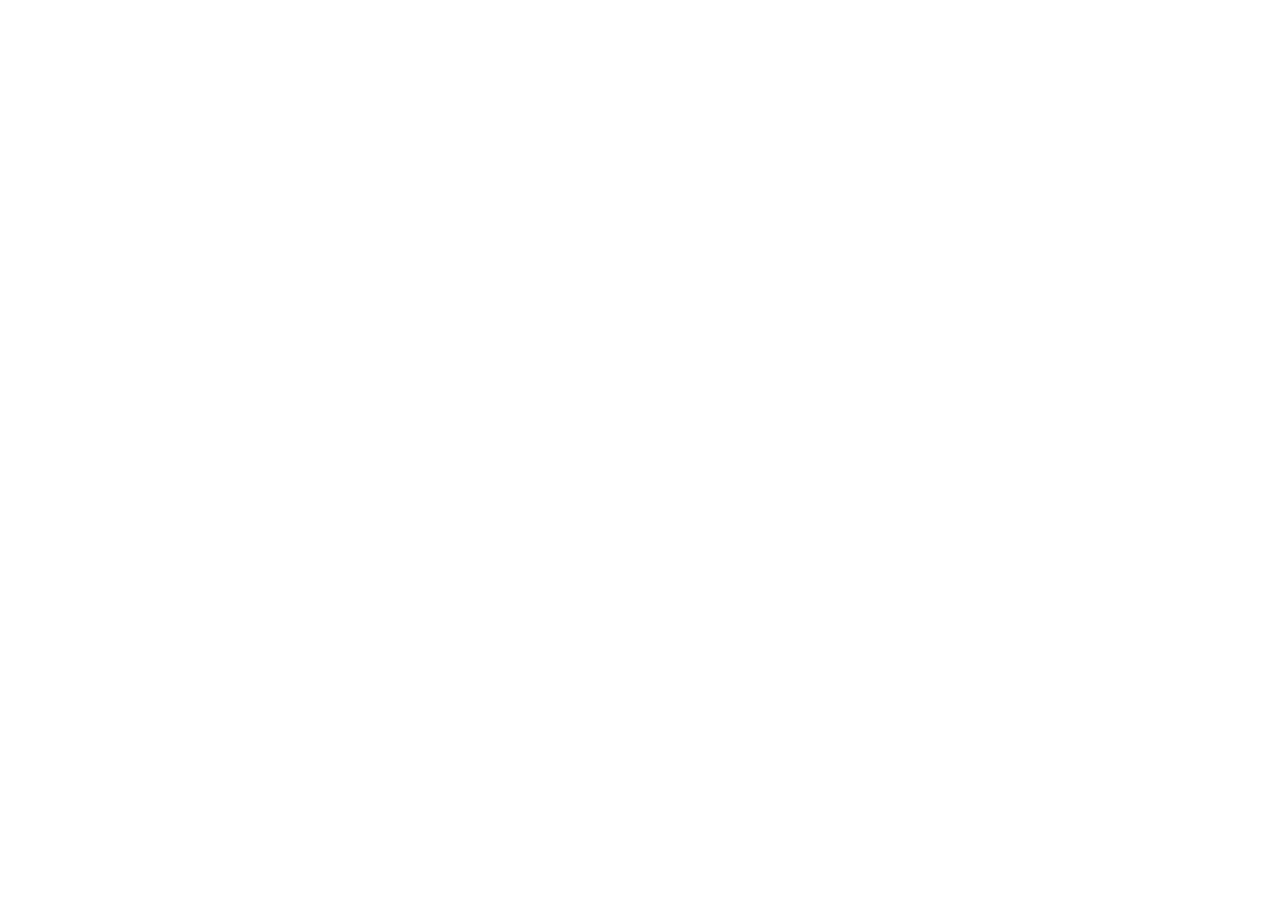
==== index.html @ b057e196 "INITIAL COMMIT" ====
<!DOCTYPE html>
<html lang="en">
<head>
    <meta charset="UTF-8">
    <meta name="viewport" content="width=device-width, initial-scale=1.0">
    <title>Document</title>
    <link rel="stylesheet" href="style.css">
</head>
<body>
    
</body>
<script src="script.js"></script>
</html>
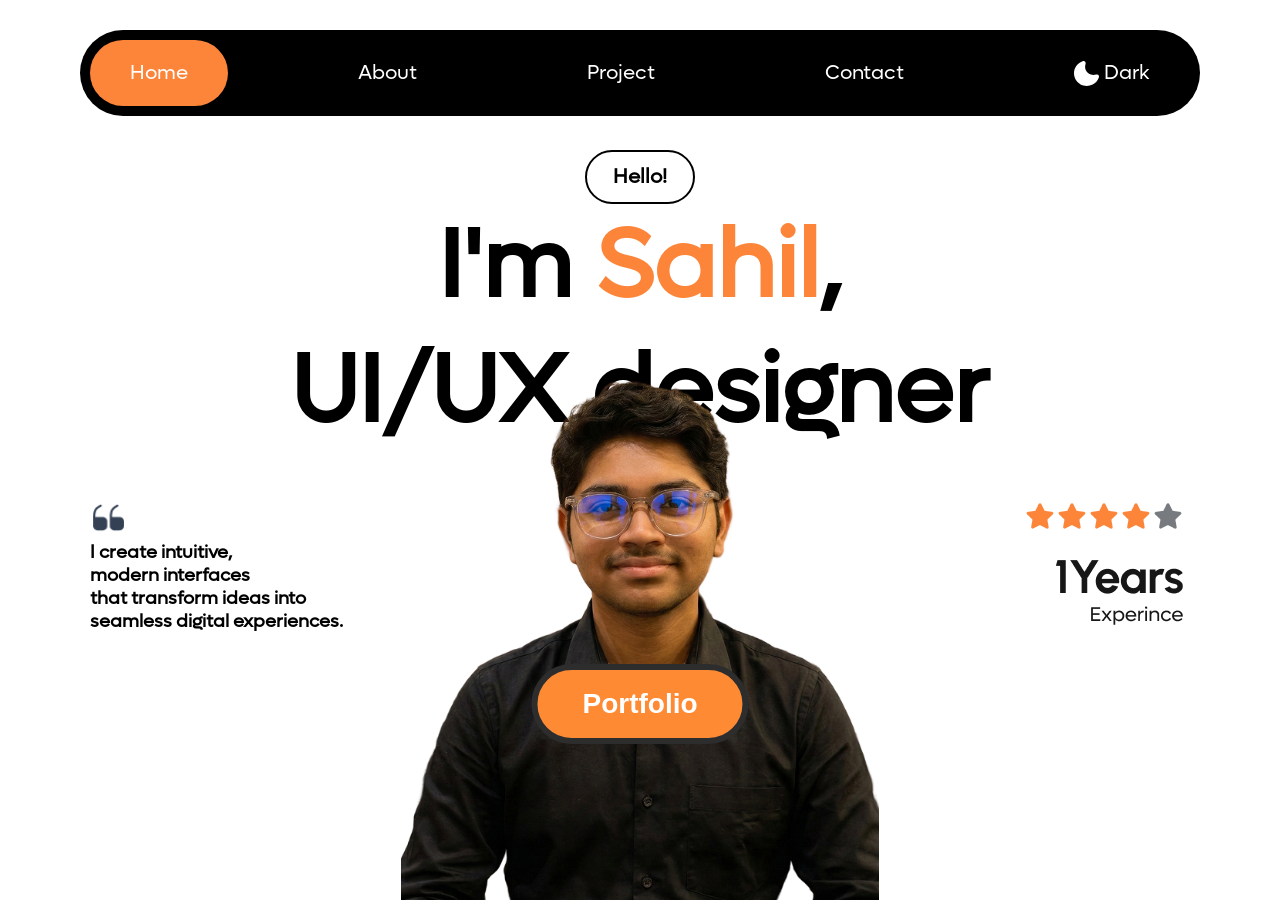
==== commit c5b640cb: "html" ====
--- a/index.html
+++ b/index.html
@@ -1,13 +1,53 @@
 <!DOCTYPE html>
 <html lang="en">
+
 <head>
     <meta charset="UTF-8">
     <meta name="viewport" content="width=device-width, initial-scale=1.0">
     <title>Document</title>
-    <link rel="stylesheet" href="style.css">
+    <link rel="stylesheet" href="./style/style.css">
 </head>
+
 <body>
-    
+    <!-- -------------------------------------------
+                         navbar
+    ----------------------------------------- -->
+    <nav>
+        <li class="nav-s">Home</li>
+        <li>About</li>
+        <li>Project</li>
+        <li>Contact</li>
+        <li><img src="./assets/Dark.svg" alt="Dark">Dark</li>
+    </nav>
+
+    <!-- --------------main font---------------- -->
+    <div class=sahil>
+        <div style="font-size: 20px; border:2px solid black ; border-radius: 75px ; padding:12px 26px;">Hello!</div>
+
+        <p>I'm
+            <span> Sahil</span>,
+        </p>
+        <p>UI/UX designer</p>
+    </div>
+    <!-- ------------------------image------------- -->
+    <div class=lines>
+        <p> <img src="./assets/quote-up.png" alt="upper quote"></p>
+        <p>I create intuitive, </p>
+        <p>modern interfaces </p>
+        <p> that transform ideas into </p>
+        <p>seamless digital experiences.</p>
+
+
+    </div>
+    <div class=parth>
+    </div>
+    <div class="stars">
+        <p> <img src="./assets/Frame 3.png" alt="upper quote"></p>
+    </div>
+    <div class="btn">
+        <button>Portfolio</button>
+    </div>
+
 </body>
-<script src="script.js"></script>
+
 </html>
--- a/style/style.css
+++ b/style/style.css
@@ -0,0 +1,137 @@
+@font-face {
+    font-family: "lufga";
+    src: url("../assets/Lufga-Regular.otf") format("opentype");
+}
+
+* {
+    margin: 0;
+    padding: 0;
+}
+
+body {
+    font-family: lufga;
+}
+
+nav {
+    margin: 30px 80px;
+    color: white;
+    background: #000;
+    display: flex;
+    justify-content: space-between;
+    border-radius: 500px;
+    width: calc(100% - 160px);
+    position: fixed;
+    font-size: 20px;
+}
+
+.nav-s {
+    background: #FD853A;
+}
+
+li {
+    border-radius: 500px;
+    list-style: none;
+    padding: 20px 40px;
+    margin: 10px;
+    display: flex;
+    align-items: center;
+    font-size: 20px;
+}
+
+img {
+    height: 25px;
+    width: 25px;
+    padding-right: 5px;
+    /* background: #000; */
+}
+
+.sahil {
+    width: 800px;
+    /* or any width */
+    /* background: red; */
+    position: absolute;
+    top: 150px;
+    left: 50%;
+    transform: translateX(-50%);
+    display: flex;
+    flex-direction: column;
+    align-items: center;
+    font-size: 96px;
+    font-weight: 900;
+}
+
+.sahil span {
+    color: #FD853A;
+}
+
+.parth {
+    position: absolute;
+    bottom: 0px;
+
+    height: 60%;
+    width: 100%;
+    /* background: aqua; */
+    background: url("../assets/Image.png") no-repeat center bottom;
+    background-size: contain;
+    background-repeat: no-repeat;
+
+
+    transform: translateX(-50%);
+    left: 50%;
+
+
+}
+
+.parth img {
+    height: 60%;
+    width: 100%;
+}
+
+.lines {
+    position: absolute;
+    top: 500px;
+    left: 7%;
+    font-size: large;
+    font-weight: 600;
+}
+
+.lines img {
+    width: 37px;
+    height: 35px;
+}
+
+.stars img {
+    width: 160px;
+    height: 125px;
+    position: absolute;
+    top: 500px;
+    left: 80%;
+    font-size: large;
+    font-weight: 600;
+
+
+
+}
+
+.btn {
+    /* width: 160px; */
+    /* height: 125px; */
+    position: absolute;
+    top: 664px;
+    left: 50%;
+
+    bottom: 0;
+    font-size: large;
+    font-weight: 600;
+    transform: translateX(-50%);
+}
+
+.btn button {
+    background: #ff8a34;
+    color: #fff;
+    font-size: 28px;
+    font-weight: 600;
+    padding: 18px 45px;
+    border: 6px solid #2d2d2d;
+    border-radius: 50px;
+}
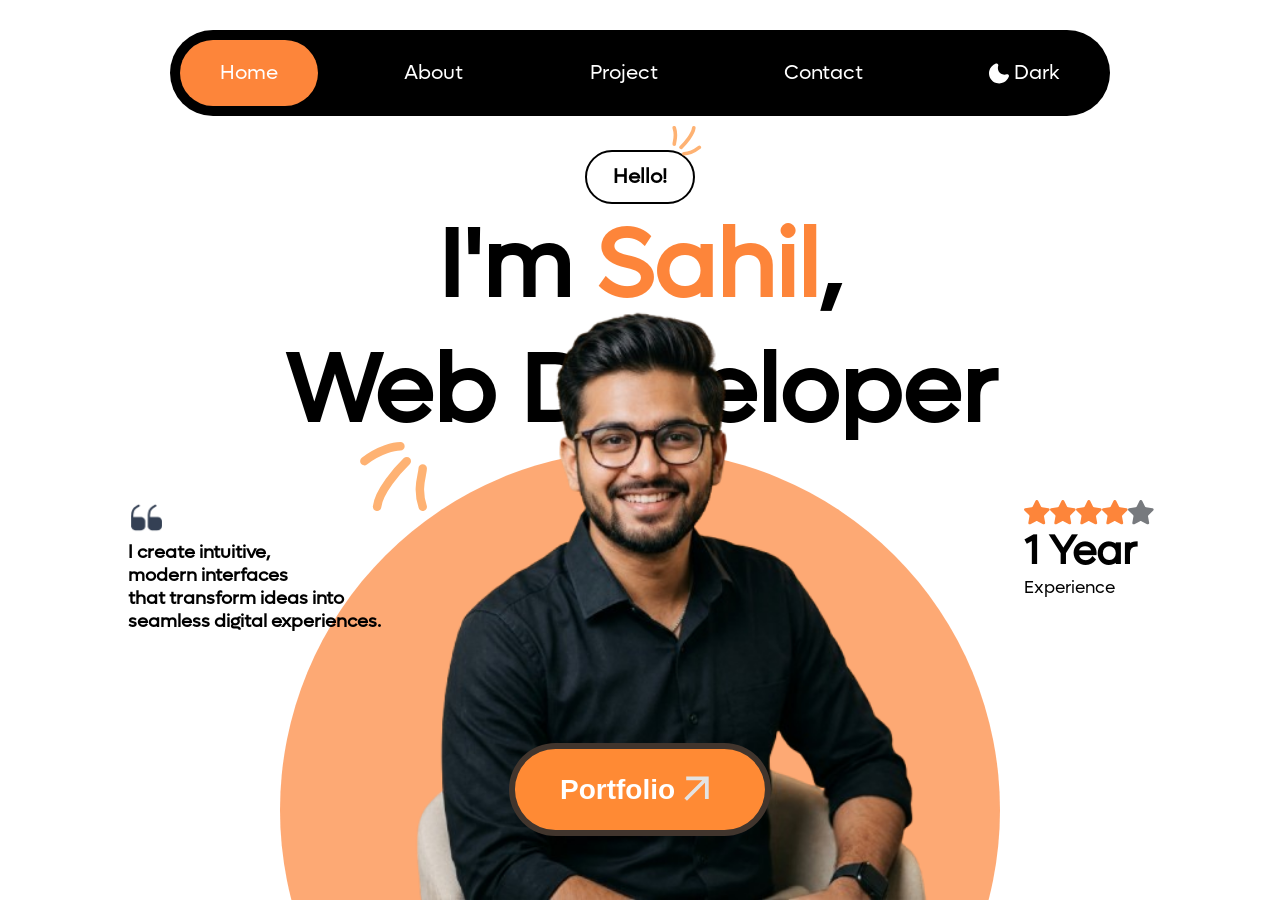
==== commit 6721748e: "hero section done only static" ====
--- a/index.html
+++ b/index.html
@@ -1,53 +1,61 @@
-<!DOCTYPE html>
+<!doctype html>
 <html lang="en">
+    <head>
+        <meta charset="UTF-8" />
+        <meta name="viewport" content="width=device-width, initial-scale=1.0" />
+        <title>Document</title>
+        <link rel="stylesheet" href="./style/style.css" />
+    </head>
 
-<head>
-    <meta charset="UTF-8">
-    <meta name="viewport" content="width=device-width, initial-scale=1.0">
-    <title>Document</title>
-    <link rel="stylesheet" href="./style/style.css">
-</head>
+    <body>
+        <!-- ----------navbar---------- -->
+        <nav>
+            <li class="nav-s">Home</li>
+            <li>About</li>
+            <li>Project</li>
+            <li>Contact</li>
+            <li><img src="./assets/icons/Dark.svg" alt="Dark" />Dark</li>
+        </nav>
+        <section class="hero">
+            <!-- ----------main font---------- -->
+            <div class="name">
+                <div style="font-size: 20px; border: 2px solid black; border-radius: 75px; padding: 12px 26px">Hello!</div>
+                <p>I'm <span> Sahil</span>,</p>
+                <p>Web Developer</p>
+            </div>
+            <!-- ----------intro---------- -->
+            <div class="intro">
+                <p><img src="./assets/icons/quote-up.png" alt="upper quote" /></p>
+                <p>I create intuitive,</p>
+                <p>modern interfaces</p>
+                <p>that transform ideas into</p>
+                <p>seamless digital experiences.</p>
+            </div>
+            <!-- ----------image---------- -->
+            <div class="image"></div>
+            <div class="circle"></div>
+            <div class="decor1"><img src="./assets/images/decor1.svg" alt="" /></div>
+            <div class="decor2"><img src="./assets/images/decor1.svg" alt="" /></div>
+            <!-- ----------stars---------- -->
+            <div class="rate">
+                <div class="stars">
+                    <img src="./assets/images/o-star.svg" alt="star" />
+                    <img src="./assets/images/o-star.svg" alt="star" />
+                    <img src="./assets/images/o-star.svg" alt="star" />
+                    <img src="./assets/images/o-star.svg" alt="star" />
+                    <img src="./assets/images/g-star.svg" alt="star" />
+                </div>
+                <div class="experience">
+                    <h2>1 Year</h2>
+                    <p>Experience</p>
+                </div>
+            </div>
+            <div class="btn">
+                <button>Portfolio <img src="./assets/images/arrow.svg" alt="arrow" /></button>
+            </div>
+        </section>
+        <section class="about">
 
-<body>
-    <!-- -------------------------------------------
-                         navbar
-    ----------------------------------------- -->
-    <nav>
-        <li class="nav-s">Home</li>
-        <li>About</li>
-        <li>Project</li>
-        <li>Contact</li>
-        <li><img src="./assets/Dark.svg" alt="Dark">Dark</li>
-    </nav>
-
-    <!-- --------------main font---------------- -->
-    <div class=sahil>
-        <div style="font-size: 20px; border:2px solid black ; border-radius: 75px ; padding:12px 26px;">Hello!</div>
-
-        <p>I'm
-            <span> Sahil</span>,
-        </p>
-        <p>UI/UX designer</p>
-    </div>
-    <!-- ------------------------image------------- -->
-    <div class=lines>
-        <p> <img src="./assets/quote-up.png" alt="upper quote"></p>
-        <p>I create intuitive, </p>
-        <p>modern interfaces </p>
-        <p> that transform ideas into </p>
-        <p>seamless digital experiences.</p>
-
-
-    </div>
-    <div class=parth>
-    </div>
-    <div class="stars">
-        <p> <img src="./assets/Frame 3.png" alt="upper quote"></p>
-    </div>
-    <div class="btn">
-        <button>Portfolio</button>
-    </div>
-
-</body>
-
-</html>+        </section>
+    </body>
+</html>
--- a/style/style.css
+++ b/style/style.css
@@ -6,6 +6,7 @@
 * {
     margin: 0;
     padding: 0;
+  box-sizing: border-box;
 }
 
 body {
@@ -13,19 +14,20 @@
 }
 
 nav {
-    margin: 30px 80px;
+    margin: 30px 170px;
     color: white;
     background: #000;
     display: flex;
     justify-content: space-between;
     border-radius: 500px;
-    width: calc(100% - 160px);
+    width: calc(100% - 340px);
     position: fixed;
     font-size: 20px;
+    z-index: 10;
 }
 
 .nav-s {
-    background: #FD853A;
+    background: #fd853a;
 }
 
 li {
@@ -38,14 +40,19 @@
     font-size: 20px;
 }
 
-img {
+nav img {
     height: 25px;
     width: 25px;
     padding-right: 5px;
     /* background: #000; */
 }
-
-.sahil {
+.hero{
+    position: relative;
+    height: 100vh;
+    width: 100vw;
+    overflow: hidden;
+}
+.name {
     width: 800px;
     /* or any width */
     /* background: red; */
@@ -60,67 +67,98 @@
     font-weight: 900;
 }
 
-.sahil span {
-    color: #FD853A;
+.name span {
+    color: #fd853a;
 }
 
-.parth {
+.image {
     position: absolute;
     bottom: 0px;
 
-    height: 60%;
+    height: 70%;
     width: 100%;
     /* background: aqua; */
-    background: url("../assets/Image.png") no-repeat center bottom;
+    background: url("../assets//images/hero.png") no-repeat center bottom;
     background-size: contain;
     background-repeat: no-repeat;
-
-
     transform: translateX(-50%);
     left: 50%;
-
-
+}
+.circle {
+    position: absolute;
+    background-color: rgb(253, 133, 58, 0.7);
+    bottom: -30%;
+    left: 50%;
+    transform: translateX(-50%);
+    height: 80vh;
+    aspect-ratio: 1/1;
+    border-radius: 50%;
+    z-index: -1;
 }
 
-.parth img {
+.decor1{
+    position: absolute;
+    height: 30px;
+    aspect-ratio: 1/1;
+    top: 14%;
+    left: 52.5%;
+}
+.decor2{
+    position: absolute;
+    height: 70px;
+    aspect-ratio: 1/1;
+    top: 49%;
+    left: 28%;
+    rotate: 180deg;
+}
+.decor1 img, .decor2 img{
+    height: 100%;
+    width: 100%;
+}
+
+.image img {
     height: 60%;
     width: 100%;
 }
 
-.lines {
+.intro {
     position: absolute;
     top: 500px;
-    left: 7%;
+    left: 10%;
     font-size: large;
     font-weight: 600;
 }
 
-.lines img {
+.intro img {
     width: 37px;
     height: 35px;
 }
-
-.stars img {
-    width: 160px;
-    height: 125px;
+.rate {
     position: absolute;
+    top: 500px;
+    left: 80%;
+}
+.rate h2 {
+    font-size: 40px;
+    font-weight: 600;
+}
+.rate p {
+    font-size: 17px;
+}
+.stars {
+    width: 26px;
+    height: 25px;
     top: 500px;
     left: 80%;
     font-size: large;
     font-weight: 600;
-
-
-
+    display: flex;
 }
 
 .btn {
-    /* width: 160px; */
-    /* height: 125px; */
     position: absolute;
-    top: 664px;
+    bottom: 64px;
     left: 50%;
-
-    bottom: 0;
     font-size: large;
     font-weight: 600;
     transform: translateX(-50%);
@@ -132,6 +170,12 @@
     font-size: 28px;
     font-weight: 600;
     padding: 18px 45px;
-    border: 6px solid #2d2d2d;
+    border: 6px solid rgb(45, 45, 45, 0.9);
     border-radius: 50px;
-}+    display: flex;
+    align-items: center;
+}
+.btn img {
+    height: 45px;
+    width: 45px;
+}
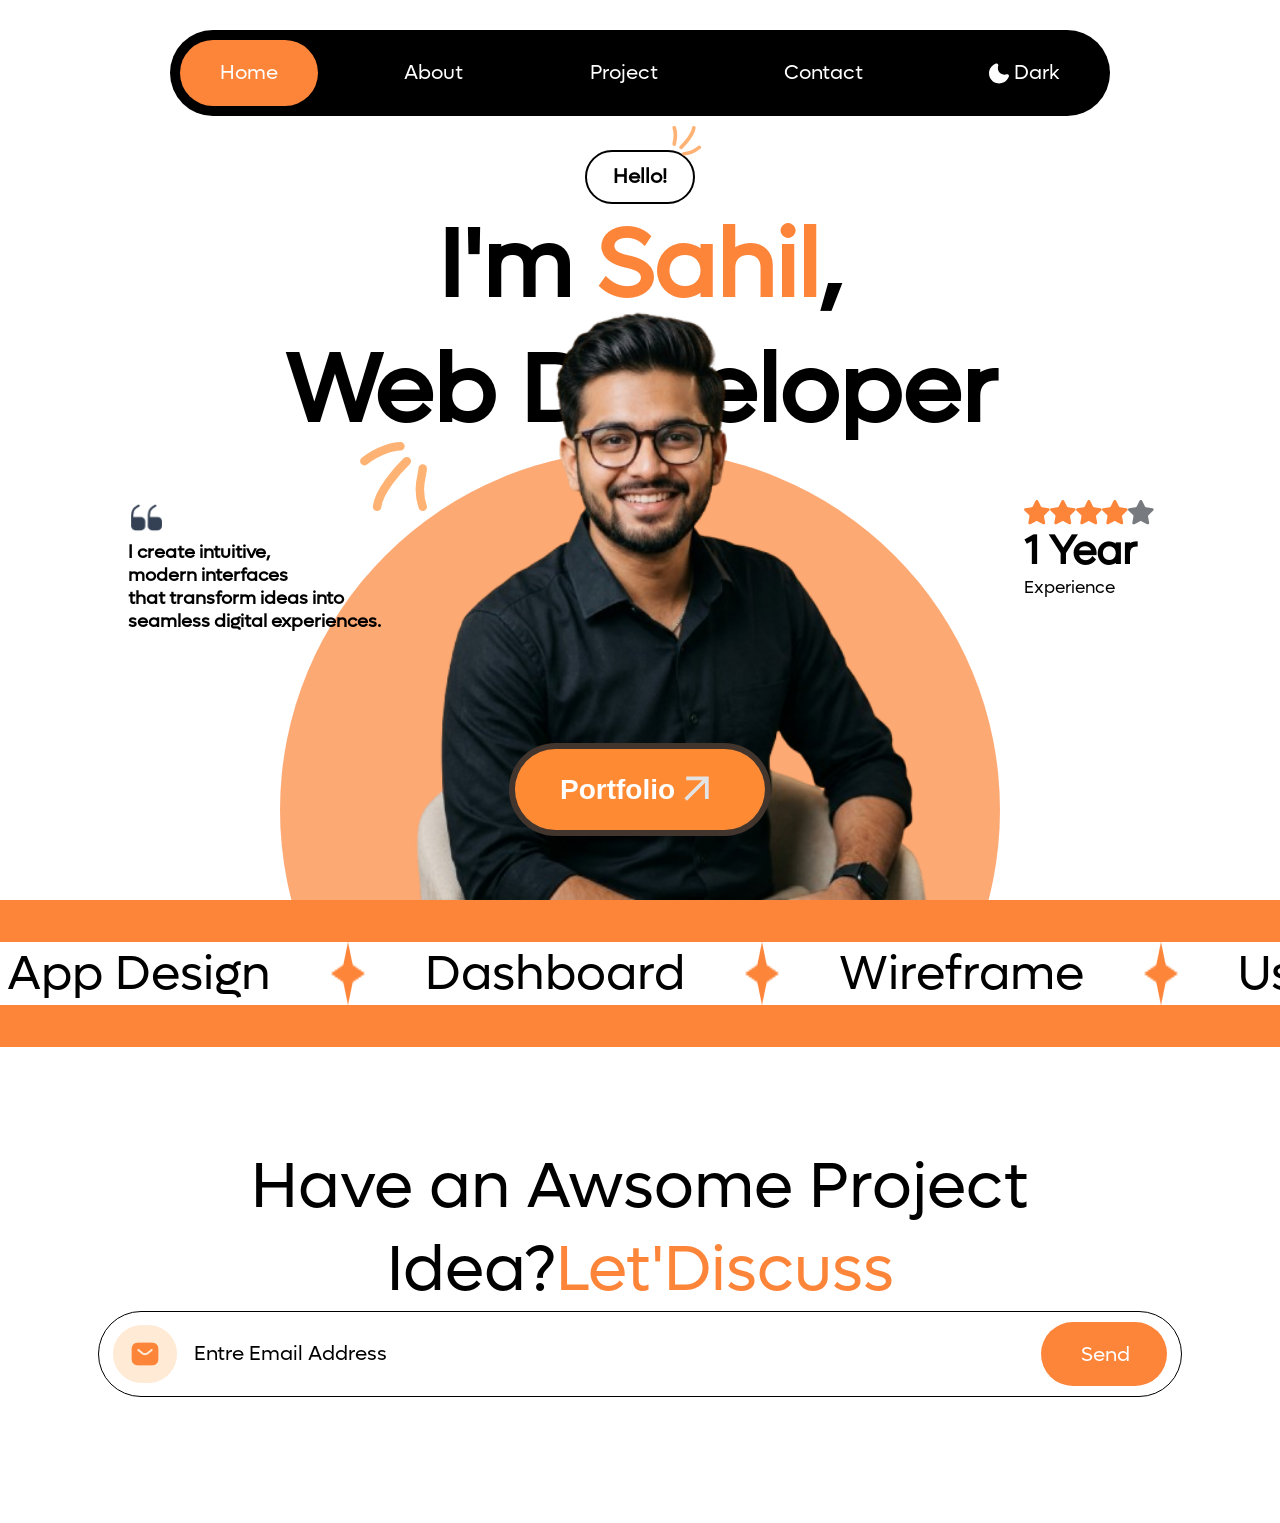
==== commit 743a063f: "2ndlast done" ====
--- a/index.html
+++ b/index.html
@@ -1,13 +1,16 @@
 <!doctype html>
 <html lang="en">
-    <head>
-        <meta charset="UTF-8" />
-        <meta name="viewport" content="width=device-width, initial-scale=1.0" />
-        <title>Document</title>
-        <link rel="stylesheet" href="./style/style.css" />
-    </head>
 
-    <body>
+<head>
+    <meta charset="UTF-8" />
+    <meta name="viewport" content="width=device-width, initial-scale=1.0" />
+    <title>Document</title>
+    <link rel="stylesheet" href="./style/style.css" />
+    <link rel="stylesheet" href="./style/animation.css">
+</head>
+
+<body>
+    <div>
         <!-- ----------navbar---------- -->
         <nav>
             <li class="nav-s">Home</li>
@@ -19,7 +22,8 @@
         <section class="hero">
             <!-- ----------main font---------- -->
             <div class="name">
-                <div style="font-size: 20px; border: 2px solid black; border-radius: 75px; padding: 12px 26px">Hello!</div>
+                <div style="font-size: 20px; border: 2px solid black; border-radius: 75px; padding: 12px 26px">Hello!
+                </div>
                 <p>I'm <span> Sahil</span>,</p>
                 <p>Web Developer</p>
             </div>
@@ -53,9 +57,49 @@
             <div class="btn">
                 <button>Portfolio <img src="./assets/images/arrow.svg" alt="arrow" /></button>
             </div>
-        </section>
-        <section class="about">
+    </div>
+    </section>
+    <section class="about">
 
-        </section>
-    </body>
-</html>
+    </section>
+    <div>
+        <div>
+            <div class="bar">
+                <div class="p">
+
+                    <p>UX Design
+                    <p>
+                        <img src="/assets/icons/Star 1.png " alt="star">
+                    <p>App Design </p>
+                    <img src="/assets/icons/Star 1.png " alt="star">
+                    <p>Dashboard </p>
+                    <img src="/assets/icons/Star 1.png " alt="star">
+                    <p> Wireframe</p>
+                    <img src="/assets/icons/Star 1.png " alt="star">
+                    <p>User Research</p>
+                    <img src="/assets/icons/Star 1.png " alt="star">
+                </div>
+
+            </div>
+            <div class="lower">
+                <div class="tgline">
+                    <p>Have an Awsome Project</p>
+                    <p>Idea?<span style="color: #fd853a;"> Let'Discuss </span></p>
+                </div>
+                <div class="nav2">
+                    <div class="left">
+                        <img src="/assets/icons/Frame 325.png" alt="email">
+                        <span>Entre Email Address</span>
+                    </div>
+
+                    <div class="right">
+                        <p>Send</p>
+                    </div>
+                </div>
+            </div>
+        </div>
+        <footer></footer>
+    </div>
+</body>
+
+</html>
--- a/style/style.css
+++ b/style/style.css
@@ -1,16 +1,16 @@
 @font-face {
     font-family: "lufga";
-    src: url("../assets/Lufga-Regular.otf") format("opentype");
+    src: url("../assets/fonts/Lufga-Regular.otf") format("opentype");
 }
 
 * {
     margin: 0;
     padding: 0;
-  box-sizing: border-box;
+    box-sizing: border-box;
 }
 
 body {
-    font-family: lufga;
+    font-family: "lufga";
 }
 
 nav {
@@ -46,12 +46,14 @@
     padding-right: 5px;
     /* background: #000; */
 }
-.hero{
+
+.hero {
     position: relative;
     height: 100vh;
     width: 100vw;
     overflow: hidden;
 }
+
 .name {
     width: 800px;
     /* or any width */
@@ -84,6 +86,7 @@
     transform: translateX(-50%);
     left: 50%;
 }
+
 .circle {
     position: absolute;
     background-color: rgb(253, 133, 58, 0.7);
@@ -93,17 +96,18 @@
     height: 80vh;
     aspect-ratio: 1/1;
     border-radius: 50%;
-    z-index: -1;
-}
-
-.decor1{
+    z-index: -2;
+}
+
+.decor1 {
     position: absolute;
     height: 30px;
     aspect-ratio: 1/1;
     top: 14%;
     left: 52.5%;
 }
-.decor2{
+
+.decor2 {
     position: absolute;
     height: 70px;
     aspect-ratio: 1/1;
@@ -111,7 +115,9 @@
     left: 28%;
     rotate: 180deg;
 }
-.decor1 img, .decor2 img{
+
+.decor1 img,
+.decor2 img {
     height: 100%;
     width: 100%;
 }
@@ -133,18 +139,22 @@
     width: 37px;
     height: 35px;
 }
+
 .rate {
     position: absolute;
     top: 500px;
     left: 80%;
 }
+
 .rate h2 {
     font-size: 40px;
     font-weight: 600;
 }
+
 .rate p {
     font-size: 17px;
 }
+
 .stars {
     width: 26px;
     height: 25px;
@@ -175,7 +185,80 @@
     display: flex;
     align-items: center;
 }
+
 .btn img {
     height: 45px;
     width: 45px;
 }
+
+.bar {
+    background-color: #fd853a;
+    height: 147px;
+    display: flex;
+    justify-content: center;
+    align-items: center;
+}
+
+.p {
+    background-color: #fff;
+    display: flex;
+    gap: 60px;
+    width: max-content;
+    animation: marquee 12s linear infinite;
+
+}
+
+.bar p {
+    background-color: #fff;
+    height: 63px;
+    font-size: 48px;
+    flex-shrink: 0;
+    white-space: nowrap;
+
+}
+
+.lower {
+
+    height: 476px;
+    padding: 98px;
+
+}
+
+.tgline p {
+    display: flex;
+    justify-content: center;
+    font-size: 64px;
+    font-weight: 400;
+}
+
+.nav2 {
+    display: flex;
+    justify-content: space-between;
+    align-items: center;
+    height: 86px;
+    /* background: aqua; */
+    padding: 14px;
+    border: 1px solid black;
+    border-radius: 50px;
+    font-size: 20px;
+}
+
+.left {
+    display: flex;
+    align-items: center;
+    gap: 17px;
+}
+
+.left img {
+    height: 58px;
+    width: 64px;
+}
+
+.right p {
+    background-color: #fd853a;
+    color: #fff;
+    width: 126px;
+    height: 64px;
+    padding: 20px 40px;
+    border-radius: 60px;
+}
--- a/style/animation.css
+++ b/style/animation.css
@@ -0,0 +1,9 @@
+@keyframes marquee {
+    0% {
+        transform: translateX(0);
+    }
+
+    /* 100%{ */
+    transform: translateX(-50%);
+}
+}
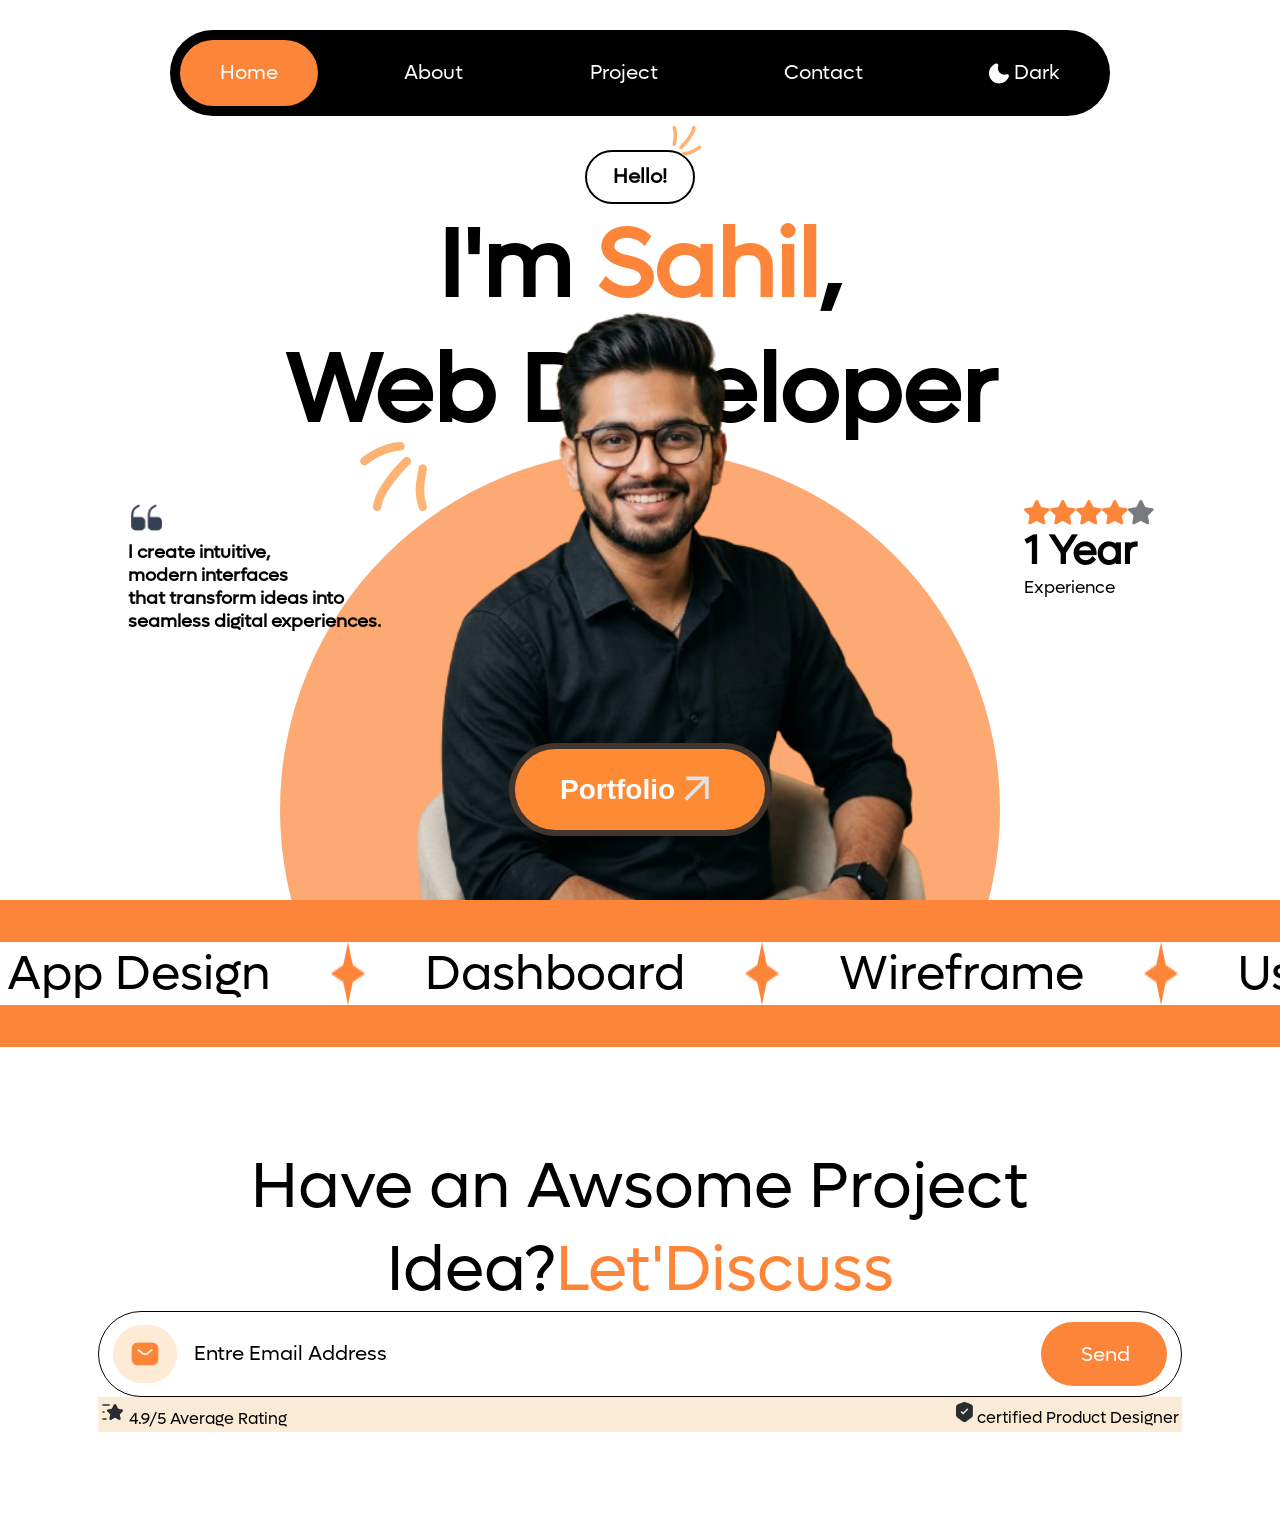
==== commit 6d24d395: "cc" ====
--- a/index.html
+++ b/index.html
@@ -96,6 +96,15 @@
                         <p>Send</p>
                     </div>
                 </div>
+                <div class="certify">
+                    <div><img src="/assets/icons/star.png" alt="blackstar">
+                        4.9/5 Average Rating
+                    </div>
+                    <div><img src="/assets/icons/Vector.png" alt="certified">
+                        certified Product Designer
+                    </div>
+
+                </div>
             </div>
         </div>
         <footer></footer>
--- a/style/style.css
+++ b/style/style.css
@@ -261,4 +261,18 @@
     height: 64px;
     padding: 20px 40px;
     border-radius: 60px;
+}
+
+.certify {
+    display: flex;
+    justify-content: space-between;
+    align-items: center;
+    background-color: antiquewhite;
+    padding: 3px;
+}
+
+.certify img {
+    display: inline;
+    justify-content: center;
+    /* align-items: center; */
 }
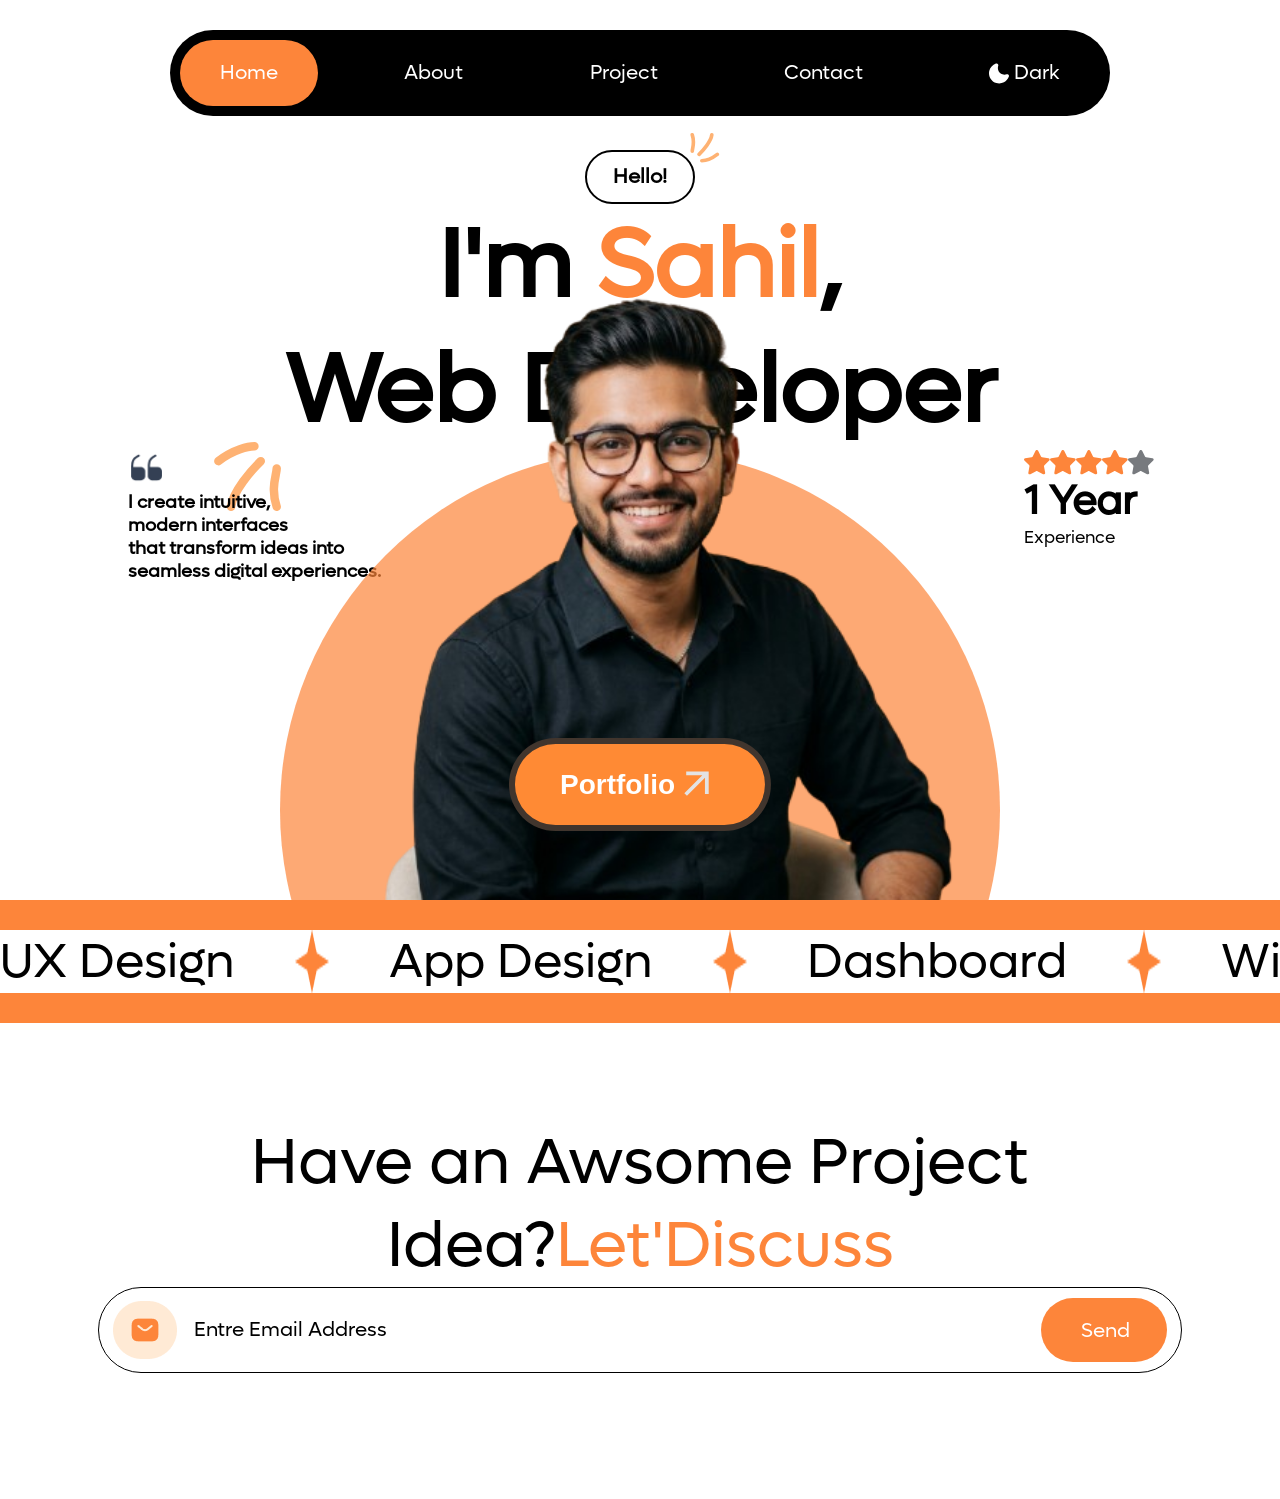
==== commit e4c4a497: "improved animation" ====
--- a/index.html
+++ b/index.html
@@ -1,114 +1,118 @@
 <!doctype html>
 <html lang="en">
-
-<head>
+  <head>
     <meta charset="UTF-8" />
     <meta name="viewport" content="width=device-width, initial-scale=1.0" />
     <title>Document</title>
     <link rel="stylesheet" href="./style/style.css" />
-    <link rel="stylesheet" href="./style/animation.css">
-</head>
+    <link rel="stylesheet" href="./style/animation.css" />
+  </head>
 
-<body>
+  <body>
+    <!-- ----------navbar---------- -->
+    <nav>
+      <li class="nav-s">Home</li>
+      <li>About</li>
+      <li>Project</li>
+      <li>Contact</li>
+      <li><img src="./assets/icons/Dark.svg" alt="Dark" />Dark</li>
+    </nav>
+    <section class="hero">
+      <!-- ----------main font---------- -->
+      <div class="name">
+        <div
+          style="
+            font-size: 20px;
+            border: 2px solid black;
+            border-radius: 75px;
+            padding: 12px 26px;
+          ">
+          Hello!
+        </div>
+        <p>I'm <span class="o-text"> Sahil</span>,</p>
+        <p>Web Developer</p>
+        <div class="decor1">
+          <img src="./assets/images/decor1.svg" alt="" />
+        </div>
+        <div class="decor2">
+          <img src="./assets/images/decor1.svg" alt="" />
+        </div>
+      </div>
+      <!-- ----------intro---------- -->
+      <div class="intro">
+        <p><img src="./assets/icons/quote-up.png" alt="upper quote" /></p>
+        <p>I create intuitive,</p>
+        <p>modern interfaces</p>
+        <p>that transform ideas into</p>
+        <p>seamless digital experiences.</p>
+      </div>
+      <!-- ----------image---------- -->
+      <div class="circle">
+        <img src="./assets/images/hero.png" alt="Hero Image" />
+        <button class="btn">
+          Portfolio <img src="./assets/images/arrow.svg" alt="arrow" />
+        </button>
+      </div>
+      <!-- ----------stars---------- -->
+      <div class="rate">
+        <div class="stars">
+          <img src="./assets/images/o-star.svg" alt="star" />
+          <img src="./assets/images/o-star.svg" alt="star" />
+          <img src="./assets/images/o-star.svg" alt="star" />
+          <img src="./assets/images/o-star.svg" alt="star" />
+          <img src="./assets/images/g-star.svg" alt="star" />
+        </div>
+        <div class="experience">
+          <h2>1 Year</h2>
+          <p>Experience</p>
+        </div>
+      </div>
+    </section>
+    <section class="about"></section>
     <div>
-        <!-- ----------navbar---------- -->
-        <nav>
-            <li class="nav-s">Home</li>
-            <li>About</li>
-            <li>Project</li>
-            <li>Contact</li>
-            <li><img src="./assets/icons/Dark.svg" alt="Dark" />Dark</li>
-        </nav>
-        <section class="hero">
-            <!-- ----------main font---------- -->
-            <div class="name">
-                <div style="font-size: 20px; border: 2px solid black; border-radius: 75px; padding: 12px 26px">Hello!
-                </div>
-                <p>I'm <span> Sahil</span>,</p>
-                <p>Web Developer</p>
+      <div>
+        <div class="bar">
+          <div class="p">
+            <p>UX Design</p>
+            <img src="./assets/icons/Star 1.png " alt="star" />
+            <p>App Design</p>
+            <img src="./assets/icons/Star 1.png " alt="star" />
+            <p>Dashboard</p>
+            <img src="./assets/icons/Star 1.png " alt="star" />
+            <p>Wireframe</p>
+            <img src="./assets/icons/Star 1.png " alt="star" />
+            <p>User Research</p>
+            <img src="./assets/icons/Star 1.png " alt="star" />
+            <p>UX Design</p>
+            <img src="./assets/icons/Star 1.png " alt="star" />
+            <p>App Design</p>
+            <img src="./assets/icons/Star 1.png " alt="star" />
+            <p>Dashboard</p>
+            <img src="./assets/icons/Star 1.png " alt="star" />
+            <p>Wireframe</p>
+            <img src="./assets/icons/Star 1.png " alt="star" />
+            <p>User Research</p>
+            <img src="./assets/icons/Star 1.png " alt="star" />
+          </div>
+        </div>
+        <div class="lower">
+          <div class="tgline">
+            <p>Have an Awsome Project</p>
+            <p>Idea? <span class="o-text"> Let'Discuss </span></p>
+          </div>
+          <div class="nav2">
+            <div class="left">
+              <img src="./assets/icons/Frame 325.png" alt="email" />
+              <span>Entre Email Address</span>
             </div>
-            <!-- ----------intro---------- -->
-            <div class="intro">
-                <p><img src="./assets/icons/quote-up.png" alt="upper quote" /></p>
-                <p>I create intuitive,</p>
-                <p>modern interfaces</p>
-                <p>that transform ideas into</p>
-                <p>seamless digital experiences.</p>
+
+            <div class="right">
+              <p>Send</p>
             </div>
-            <!-- ----------image---------- -->
-            <div class="image"></div>
-            <div class="circle"></div>
-            <div class="decor1"><img src="./assets/images/decor1.svg" alt="" /></div>
-            <div class="decor2"><img src="./assets/images/decor1.svg" alt="" /></div>
-            <!-- ----------stars---------- -->
-            <div class="rate">
-                <div class="stars">
-                    <img src="./assets/images/o-star.svg" alt="star" />
-                    <img src="./assets/images/o-star.svg" alt="star" />
-                    <img src="./assets/images/o-star.svg" alt="star" />
-                    <img src="./assets/images/o-star.svg" alt="star" />
-                    <img src="./assets/images/g-star.svg" alt="star" />
-                </div>
-                <div class="experience">
-                    <h2>1 Year</h2>
-                    <p>Experience</p>
-                </div>
-            </div>
-            <div class="btn">
-                <button>Portfolio <img src="./assets/images/arrow.svg" alt="arrow" /></button>
-            </div>
+          </div>
+        </div>
+      </div>
+      <footer></footer>
     </div>
-    </section>
-    <section class="about">
-
-    </section>
-    <div>
-        <div>
-            <div class="bar">
-                <div class="p">
-
-                    <p>UX Design
-                    <p>
-                        <img src="/assets/icons/Star 1.png " alt="star">
-                    <p>App Design </p>
-                    <img src="/assets/icons/Star 1.png " alt="star">
-                    <p>Dashboard </p>
-                    <img src="/assets/icons/Star 1.png " alt="star">
-                    <p> Wireframe</p>
-                    <img src="/assets/icons/Star 1.png " alt="star">
-                    <p>User Research</p>
-                    <img src="/assets/icons/Star 1.png " alt="star">
-                </div>
-
-            </div>
-            <div class="lower">
-                <div class="tgline">
-                    <p>Have an Awsome Project</p>
-                    <p>Idea?<span style="color: #fd853a;"> Let'Discuss </span></p>
-                </div>
-                <div class="nav2">
-                    <div class="left">
-                        <img src="/assets/icons/Frame 325.png" alt="email">
-                        <span>Entre Email Address</span>
-                    </div>
-
-                    <div class="right">
-                        <p>Send</p>
-                    </div>
-                </div>
-                <div class="certify">
-                    <div><img src="/assets/icons/star.png" alt="blackstar">
-                        4.9/5 Average Rating
-                    </div>
-                    <div><img src="/assets/icons/Vector.png" alt="certified">
-                        certified Product Designer
-                    </div>
-
-                </div>
-            </div>
-        </div>
-        <footer></footer>
-    </div>
-</body>
-
-</html>+  </body>
+</html>
--- a/style/style.css
+++ b/style/style.css
@@ -1,278 +1,247 @@
 @font-face {
-    font-family: "lufga";
-    src: url("../assets/fonts/Lufga-Regular.otf") format("opentype");
+  font-family: "lufga";
+  src: url("../assets/fonts/Lufga-Regular.otf") format("opentype");
 }
 
 * {
-    margin: 0;
-    padding: 0;
-    box-sizing: border-box;
+  margin: 0;
+  padding: 0;
+  box-sizing: border-box;
 }
 
 body {
-    font-family: "lufga";
+  font-family: lufga;
+  width: 100vw;
+  overflow-x: hidden;
 }
 
 nav {
-    margin: 30px 170px;
-    color: white;
-    background: #000;
-    display: flex;
-    justify-content: space-between;
-    border-radius: 500px;
-    width: calc(100% - 340px);
-    position: fixed;
-    font-size: 20px;
-    z-index: 10;
+  margin: 30px 170px;
+  color: white;
+  background: #000;
+  display: flex;
+  justify-content: space-between;
+  border-radius: 500px;
+  width: calc(100% - 340px);
+  position: fixed;
+  font-size: 20px;
+  z-index: 10;
 }
 
 .nav-s {
-    background: #fd853a;
+  background: #fd853a;
 }
 
 li {
-    border-radius: 500px;
-    list-style: none;
-    padding: 20px 40px;
-    margin: 10px;
-    display: flex;
-    align-items: center;
-    font-size: 20px;
+  border-radius: 500px;
+  list-style: none;
+  padding: 20px 40px;
+  margin: 10px;
+  display: flex;
+  align-items: center;
+  font-size: 20px;
 }
 
 nav img {
-    height: 25px;
-    width: 25px;
-    padding-right: 5px;
-    /* background: #000; */
+  height: 25px;
+  width: 25px;
+  padding-right: 5px;
+  /* background: #000; */
 }
 
 .hero {
-    position: relative;
-    height: 100vh;
-    width: 100vw;
-    overflow: hidden;
+  position: relative;
+  height: 100vh;
+  width: 100vw;
+  overflow: hidden;
 }
 
 .name {
-    width: 800px;
-    /* or any width */
-    /* background: red; */
-    position: absolute;
-    top: 150px;
-    left: 50%;
-    transform: translateX(-50%);
-    display: flex;
-    flex-direction: column;
-    align-items: center;
-    font-size: 96px;
-    font-weight: 900;
-}
-
-.name span {
-    color: #fd853a;
-}
-
-.image {
-    position: absolute;
-    bottom: 0px;
-
-    height: 70%;
-    width: 100%;
-    /* background: aqua; */
-    background: url("../assets//images/hero.png") no-repeat center bottom;
-    background-size: contain;
-    background-repeat: no-repeat;
-    transform: translateX(-50%);
-    left: 50%;
+  width: 800px;
+  position: absolute;
+  top: 150px;
+  left: 50%;
+  transform: translateX(-50%);
+  display: flex;
+  flex-direction: column;
+  align-items: center;
+  font-size: 96px;
+  font-weight: 900;
+}
+
+.o-text {
+  color: #fd853a;
+}
+
+.circle img {
+  position: absolute;
+  top: -200px;
+  width: 100%;
+  aspect-ratio: 1/1;
+  z-index: -1;
 }
 
 .circle {
-    position: absolute;
-    background-color: rgb(253, 133, 58, 0.7);
-    bottom: -30%;
-    left: 50%;
-    transform: translateX(-50%);
-    height: 80vh;
-    aspect-ratio: 1/1;
-    border-radius: 50%;
-    z-index: -2;
+  position: absolute;
+  background-color: rgb(253, 133, 58, 0.7);
+  bottom: -30%;
+  left: 50%;
+  transform: translateX(-50%);
+  height: 80vh;
+  aspect-ratio: 1/1;
+  border-radius: 50%;
+  z-index: 1;
 }
 
 .decor1 {
-    position: absolute;
-    height: 30px;
-    aspect-ratio: 1/1;
-    top: 14%;
-    left: 52.5%;
+  position: absolute;
+  height: 30px;
+  aspect-ratio: 1/1;
+  right: 320px;
+  top: -80px;
 }
 
 .decor2 {
-    position: absolute;
-    height: 70px;
-    aspect-ratio: 1/1;
-    top: 49%;
-    left: 28%;
-    rotate: 180deg;
+  position: absolute;
+  height: 70px;
+  aspect-ratio: 1/1;
+  bottom: -80px;
+  left: -28px;
+  rotate: 180deg;
 }
 
 .decor1 img,
 .decor2 img {
-    height: 100%;
-    width: 100%;
-}
-
-.image img {
-    height: 60%;
-    width: 100%;
+  height: 100%;
+  width: 100%;
 }
 
 .intro {
-    position: absolute;
-    top: 500px;
-    left: 10%;
-    font-size: large;
-    font-weight: 600;
+  position: absolute;
+  top: 50%;
+  left: 10%;
+  font-size: large;
+  font-weight: 600;
 }
 
 .intro img {
-    width: 37px;
-    height: 35px;
+  width: 37px;
+  height: 35px;
 }
 
 .rate {
-    position: absolute;
-    top: 500px;
-    left: 80%;
+  position: absolute;
+  top: 50%;
+  left: 80%;
 }
 
 .rate h2 {
-    font-size: 40px;
-    font-weight: 600;
+  font-size: 40px;
+  font-weight: 600;
 }
 
 .rate p {
-    font-size: 17px;
+  font-size: 17px;
 }
 
 .stars {
-    width: 26px;
-    height: 25px;
-    top: 500px;
-    left: 80%;
-    font-size: large;
-    font-weight: 600;
-    display: flex;
+  width: 26px;
+  height: 25px;
+  top: 500px;
+  left: 80%;
+  font-size: large;
+  font-weight: 600;
+  display: flex;
 }
 
 .btn {
-    position: absolute;
-    bottom: 64px;
-    left: 50%;
-    font-size: large;
-    font-weight: 600;
-    transform: translateX(-50%);
-}
-
-.btn button {
-    background: #ff8a34;
-    color: #fff;
-    font-size: 28px;
-    font-weight: 600;
-    padding: 18px 45px;
-    border: 6px solid rgb(45, 45, 45, 0.9);
-    border-radius: 50px;
-    display: flex;
-    align-items: center;
+  background: #ff8a34;
+  color: #fff;
+  font-size: 28px;
+  font-weight: 600;
+  padding: 18px 45px;
+  border: 6px solid rgb(45, 45, 45, 0.9);
+  border-radius: 50px;
+  display: flex;
+  align-items: center;
+  left: 50%;
+  bottom: -40%;
+  position: relative;
+  transform: translateX(-50%);
 }
 
 .btn img {
-    height: 45px;
-    width: 45px;
+  position: initial;
+  height: 45px;
+  width: 45px;
+  z-index: 5;
 }
 
 .bar {
-    background-color: #fd853a;
-    height: 147px;
-    display: flex;
-    justify-content: center;
-    align-items: center;
+  width: 100%;
+  overflow: hidden;
+  position: relative;
 }
 
 .p {
-    background-color: #fff;
-    display: flex;
-    gap: 60px;
-    width: max-content;
-    animation: marquee 12s linear infinite;
-
-}
-
-.bar p {
-    background-color: #fff;
-    height: 63px;
-    font-size: 48px;
-    flex-shrink: 0;
-    white-space: nowrap;
-
+  background-color: #fff;
+  display: flex;
+  gap: 60px;
+  width: max-content;
+  animation: marquee 9s linear infinite;
+  will-change: transform;
+  transform: translateX(0);
+  border-top: 30px solid #fd853a;
+  border-bottom: 30px solid #fd853a;
+}
+
+.p p {
+  background-color: #fff;
+  height: 63px;
+  font-size: 48px;
+  flex-shrink: 0;
+  white-space: nowrap;
 }
 
 .lower {
-
-    height: 476px;
-    padding: 98px;
-
+  height: 476px;
+  padding: 98px;
 }
 
 .tgline p {
-    display: flex;
-    justify-content: center;
-    font-size: 64px;
-    font-weight: 400;
+  display: flex;
+  justify-content: center;
+  font-size: 64px;
+  font-weight: 400;
 }
 
 .nav2 {
-    display: flex;
-    justify-content: space-between;
-    align-items: center;
-    height: 86px;
-    /* background: aqua; */
-    padding: 14px;
-    border: 1px solid black;
-    border-radius: 50px;
-    font-size: 20px;
+  display: flex;
+  justify-content: space-between;
+  align-items: center;
+  height: 86px;
+  padding: 14px;
+  border: 1px solid black;
+  border-radius: 50px;
+  font-size: 20px;
 }
 
 .left {
-    display: flex;
-    align-items: center;
-    gap: 17px;
+  display: flex;
+  align-items: center;
+  gap: 17px;
 }
 
 .left img {
-    height: 58px;
-    width: 64px;
+  height: 58px;
+  width: 64px;
 }
 
 .right p {
-    background-color: #fd853a;
-    color: #fff;
-    width: 126px;
-    height: 64px;
-    padding: 20px 40px;
-    border-radius: 60px;
-}
-
-.certify {
-    display: flex;
-    justify-content: space-between;
-    align-items: center;
-    background-color: antiquewhite;
-    padding: 3px;
-}
-
-.certify img {
-    display: inline;
-    justify-content: center;
-    /* align-items: center; */
-}+  background-color: #fd853a;
+  color: #fff;
+  width: 126px;
+  height: 64px;
+  padding: 20px 40px;
+  border-radius: 60px;
+}
--- a/style/animation.css
+++ b/style/animation.css
@@ -1,9 +1,9 @@
 @keyframes marquee {
-    0% {
-        transform: translateX(0);
-    }
+  from {
+    transform: translateX(0);
+  }
 
-    /* 100%{ */
+  to {
     transform: translateX(-50%);
+  }
 }
-}
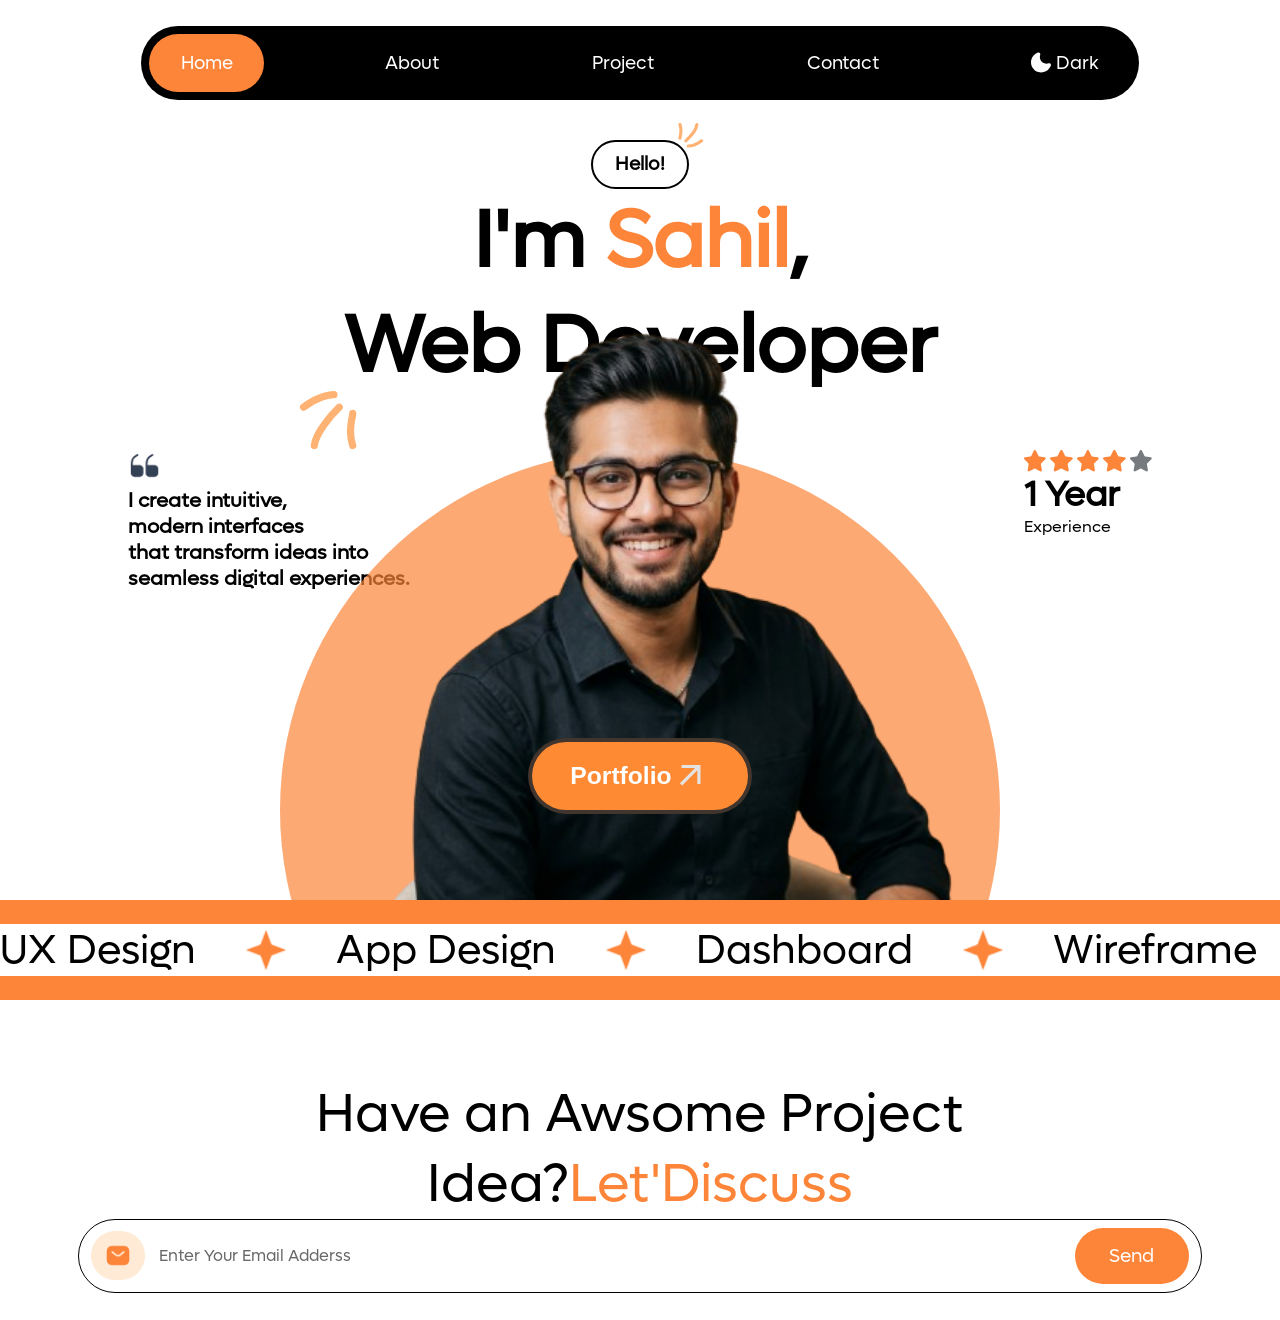
==== commit 8496831e: "input tag used" ====
--- a/index.html
+++ b/index.html
@@ -1,118 +1,119 @@
 <!doctype html>
 <html lang="en">
-  <head>
-    <meta charset="UTF-8" />
-    <meta name="viewport" content="width=device-width, initial-scale=1.0" />
-    <title>Document</title>
-    <link rel="stylesheet" href="./style/style.css" />
-    <link rel="stylesheet" href="./style/animation.css" />
-  </head>
 
-  <body>
-    <!-- ----------navbar---------- -->
-    <nav>
-      <li class="nav-s">Home</li>
-      <li>About</li>
-      <li>Project</li>
-      <li>Contact</li>
-      <li><img src="./assets/icons/Dark.svg" alt="Dark" />Dark</li>
-    </nav>
-    <section class="hero">
-      <!-- ----------main font---------- -->
-      <div class="name">
-        <div
-          style="
-            font-size: 20px;
+<head>
+  <meta charset="UTF-8" />
+  <meta name="viewport" content="width=device-width, initial-scale=1.0" />
+  <title>Document</title>
+  <link rel="stylesheet" href="./style/style.css" />
+  <link rel="stylesheet" href="./style/animation.css" />
+</head>
+
+<body>
+  <!-- ----------navbar---------- -->
+  <nav>
+    <li class="nav-s">Home</li>
+    <li>About</li>
+    <li>Project</li>
+    <li>Contact</li>
+    <li><img src="./assets/icons/Dark.svg" alt="Dark" />Dark</li>
+  </nav>
+  <section class="hero">
+    <!-- ----------main font---------- -->
+    <div class="name">
+      <div style="
+            font-size: calc(16px + 0.2vw);
             border: 2px solid black;
             border-radius: 75px;
-            padding: 12px 26px;
+            padding: calc(8px + 0.2vw) calc(16px + 0.5vw);
           ">
-          Hello!
-        </div>
-        <p>I'm <span class="o-text"> Sahil</span>,</p>
-        <p>Web Developer</p>
-        <div class="decor1">
-          <img src="./assets/images/decor1.svg" alt="" />
-        </div>
-        <div class="decor2">
-          <img src="./assets/images/decor1.svg" alt="" />
+        Hello!
+      </div>
+      <p>I'm <span class="o-text"> Sahil</span>,</p>
+      <p>Web Developer</p>
+      <div class="decor1">
+        <img src="./assets/images/decor1.svg" alt="" />
+      </div>
+      <div class="decor2">
+        <img src="./assets/images/decor1.svg" alt="" />
+      </div>
+    </div>
+    <!-- ----------intro---------- -->
+    <div class="intro">
+      <p><img src="./assets/icons/quote-up.png" alt="upper quote" /></p>
+      <p>I create intuitive,</p>
+      <p>modern interfaces</p>
+      <p>that transform ideas into</p>
+      <p>seamless digital experiences.</p>
+    </div>
+    <!-- ----------image---------- -->
+    <div class="circle">
+      <img src="./assets/images/hero.png" alt="Hero Image" />
+      <button class="btn">
+        Portfolio <img src="./assets/images/arrow.svg" alt="arrow" />
+      </button>
+    </div>
+    <!-- ----------stars---------- -->
+    <div class="rate">
+      <div class="stars">
+        <img src="./assets/images/o-star.svg" alt="star" />
+        <img src="./assets/images/o-star.svg" alt="star" />
+        <img src="./assets/images/o-star.svg" alt="star" />
+        <img src="./assets/images/o-star.svg" alt="star" />
+        <img src="./assets/images/g-star.svg" alt="star" />
+      </div>
+      <div class="experience">
+        <h2>1 Year</h2>
+        <p>Experience</p>
+      </div>
+    </div>
+  </section>
+  <section class="about"></section>
+  <div>
+    <div>
+      <div class="bar">
+        <div class="p">
+          <p>UX Design</p>
+          <img src="./assets/icons/Star 1.png " alt="star" />
+          <p>App Design</p>
+          <img src="./assets/icons/Star 1.png " alt="star" />
+          <p>Dashboard</p>
+          <img src="./assets/icons/Star 1.png " alt="star" />
+          <p>Wireframe</p>
+          <img src="./assets/icons/Star 1.png " alt="star" />
+          <p>User Research</p>
+          <img src="./assets/icons/Star 1.png " alt="star" />
+          <p>UX Design</p>
+          <img src="./assets/icons/Star 1.png " alt="star" />
+          <p>App Design</p>
+          <img src="./assets/icons/Star 1.png " alt="star" />
+          <p>Dashboard</p>
+          <img src="./assets/icons/Star 1.png " alt="star" />
+          <p>Wireframe</p>
+          <img src="./assets/icons/Star 1.png " alt="star" />
+          <p>User Research</p>
+          <img src="./assets/icons/Star 1.png " alt="star" />
         </div>
       </div>
-      <!-- ----------intro---------- -->
-      <div class="intro">
-        <p><img src="./assets/icons/quote-up.png" alt="upper quote" /></p>
-        <p>I create intuitive,</p>
-        <p>modern interfaces</p>
-        <p>that transform ideas into</p>
-        <p>seamless digital experiences.</p>
-      </div>
-      <!-- ----------image---------- -->
-      <div class="circle">
-        <img src="./assets/images/hero.png" alt="Hero Image" />
-        <button class="btn">
-          Portfolio <img src="./assets/images/arrow.svg" alt="arrow" />
-        </button>
-      </div>
-      <!-- ----------stars---------- -->
-      <div class="rate">
-        <div class="stars">
-          <img src="./assets/images/o-star.svg" alt="star" />
-          <img src="./assets/images/o-star.svg" alt="star" />
-          <img src="./assets/images/o-star.svg" alt="star" />
-          <img src="./assets/images/o-star.svg" alt="star" />
-          <img src="./assets/images/g-star.svg" alt="star" />
+      <div class="lower">
+        <div class="tgline">
+          <p>Have an Awsome Project</p>
+          <p>Idea? <span class="o-text"> Let'Discuss </span></p>
         </div>
-        <div class="experience">
-          <h2>1 Year</h2>
-          <p>Experience</p>
-        </div>
-      </div>
-    </section>
-    <section class="about"></section>
-    <div>
-      <div>
-        <div class="bar">
-          <div class="p">
-            <p>UX Design</p>
-            <img src="./assets/icons/Star 1.png " alt="star" />
-            <p>App Design</p>
-            <img src="./assets/icons/Star 1.png " alt="star" />
-            <p>Dashboard</p>
-            <img src="./assets/icons/Star 1.png " alt="star" />
-            <p>Wireframe</p>
-            <img src="./assets/icons/Star 1.png " alt="star" />
-            <p>User Research</p>
-            <img src="./assets/icons/Star 1.png " alt="star" />
-            <p>UX Design</p>
-            <img src="./assets/icons/Star 1.png " alt="star" />
-            <p>App Design</p>
-            <img src="./assets/icons/Star 1.png " alt="star" />
-            <p>Dashboard</p>
-            <img src="./assets/icons/Star 1.png " alt="star" />
-            <p>Wireframe</p>
-            <img src="./assets/icons/Star 1.png " alt="star" />
-            <p>User Research</p>
-            <img src="./assets/icons/Star 1.png " alt="star" />
+        <div class="form">
+          <div class="left">
+            <img src="./assets/icons/Frame 325.png" alt="email" />
+            <input type="email" placeholder="Enter Your Email Adderss">
           </div>
-        </div>
-        <div class="lower">
-          <div class="tgline">
-            <p>Have an Awsome Project</p>
-            <p>Idea? <span class="o-text"> Let'Discuss </span></p>
-          </div>
-          <div class="nav2">
-            <div class="left">
-              <img src="./assets/icons/Frame 325.png" alt="email" />
-              <span>Entre Email Address</span>
-            </div>
 
-            <div class="right">
-              <p>Send</p>
-            </div>
+          <div class="right">
+            <p>Send</p>
           </div>
         </div>
       </div>
-      <footer></footer>
     </div>
-  </body>
-</html>
+    <footer></footer>
+  </div>
+</body>
+
+</html>
--- a/style/style.css
+++ b/style/style.css
@@ -15,16 +15,25 @@
   overflow-x: hidden;
 }
 
+/* 
+  Optimized navbar container:
+  - Original problem: The original navbar used fixed pixel horizontal margins (170px) and a fixed calculated width,
+    which squeezed the menu list items or caused them to overflow the container on standard laptop screens.
+  - Sizing choice: We use min() to limit the horizontal margins. The margins scale horizontally at 11vw but are
+    clamped to a maximum of 170px so the layout remains identical on wide external monitors.
+  - Sizing choice: Vertical margin scales at 2vw but is capped at 30px via min().
+  - Sizing choice: Width recalculates dynamically to fill the screen while accounting for the scaled margins.
+*/
 nav {
-  margin: 30px 170px;
+  margin: min(30px, 2vw) min(170px, 11vw);
   color: white;
   background: #000;
   display: flex;
   justify-content: space-between;
   border-radius: 500px;
-  width: calc(100% - 340px);
+  width: calc(100% - 2 * min(170px, 11vw));
   position: fixed;
-  font-size: 20px;
+  font-size: calc(15px + 0.26vw); /* Smooth fluid text scaling without using clamp */
   z-index: 10;
 }
 
@@ -32,14 +41,21 @@
   background: #fd853a;
 }
 
+/*
+  Optimized list items inside navbar:
+  - Original problem: Fixed padding (20px 40px) and margin (10px) on individual links consumed too much horizontal
+    space, forcing menu links to wrap or overlap on smaller screens.
+  - Sizing choice: We use calc() with viewport width (vw) for both margins and padding, ensuring items shrink
+    proportionally as screen width decreases, keeping the menus on a single line.
+*/
 li {
   border-radius: 500px;
   list-style: none;
-  padding: 20px 40px;
-  margin: 10px;
-  display: flex;
-  align-items: center;
-  font-size: 20px;
+  padding: calc(10px + 0.5vw) calc(15px + 1.3vw);
+  margin: calc(5px + 0.25vw);
+  display: flex;
+  align-items: center;
+  font-size: calc(15px + 0.26vw); /* Scales seamlessly down to 17.6px on a 1024px screen */
 }
 
 nav img {
@@ -56,16 +72,24 @@
   overflow: hidden;
 }
 
+/*
+  Optimized Hero Name:
+  - Original problem: The text used a rigid 96px font size and a fixed 800px width. On laptop viewports,
+    this pushed letters outside container boundaries and wrapped lines awkwardly.
+  - Sizing choice: We limit name container width to min(800px, 50vw).
+  - Sizing choice: Font size scales fluidly via calc(48px + 2.5vw) which resolves to exactly 96px on large monitors and scales down safely on laptops.
+  - Sizing choice: Top offset scales using calc(90px + 5.5vh) to lift the name upward on shorter screens, avoiding circle overlaps.
+*/
 .name {
-  width: 800px;
-  position: absolute;
-  top: 150px;
+  width: min(800px, 50vw);
+  position: absolute;
+  top: calc(90px + 5.5vh);
   left: 50%;
   transform: translateX(-50%);
   display: flex;
   flex-direction: column;
   align-items: center;
-  font-size: 96px;
+  font-size: calc(48px + 2.5vw);
   font-weight: 900;
 }
 
@@ -73,9 +97,14 @@
   color: #fd853a;
 }
 
+/*
+  Optimized Hero Image:
+  - Original problem: A fixed top margin of -200px forced the hero image too high or low relative to the scaled circle.
+  - Sizing choice: We use max(-200px, -18.5vh) to dynamically pull the head image to match the scaled background circle size.
+*/
 .circle img {
   position: absolute;
-  top: -200px;
+  top: max(-200px, -18.5vh);
   width: 100%;
   aspect-ratio: 1/1;
   z-index: -1;
@@ -93,20 +122,26 @@
   z-index: 1;
 }
 
+/*
+  Optimized Name Decorations:
+  - Original problem: Fixed decoration dimensions and offsets drifted out of alignment as text size reduced.
+  - Sizing choice: Responsive height calculations scale decors down. Right/left offsets use relative percentage
+    values (right: 40%; left: -3.5%;) to lock their positions relative to the scaled name container.
+*/
 .decor1 {
   position: absolute;
-  height: 30px;
+  height: calc(18px + 0.6vw);
   aspect-ratio: 1/1;
-  right: 320px;
-  top: -80px;
+  right: 40%;
+  top: calc(-50px - 1.5vw);
 }
 
 .decor2 {
   position: absolute;
-  height: 70px;
+  height: calc(40px + 1.5vw);
   aspect-ratio: 1/1;
-  bottom: -80px;
-  left: -28px;
+  bottom: calc(-50px - 1.5vw);
+  left: -3.5%;
   rotate: 180deg;
 }
 
@@ -116,51 +151,78 @@
   width: 100%;
 }
 
+/*
+  Optimized Intro Paragraphs:
+  - Original problem: On smaller laptop screens, the absolute positioning at left: 10% caused the text block
+    to collide with the center hero image.
+  - Sizing choice: We use left: max(50px, 10vw) to enforce a safe left boundary of 50px so text never collides.
+  - Sizing choice: Font size scales fluidly via calc(16px + 0.3vw).
+*/
 .intro {
   position: absolute;
   top: 50%;
-  left: 10%;
-  font-size: large;
+  left: max(50px, 10vw);
+  font-size: calc(16px + 0.3vw);
   font-weight: 600;
 }
 
 .intro img {
-  width: 37px;
-  height: 35px;
-}
-
+  width: calc(24px + 0.68vw);
+  height: calc(23px + 0.62vw);
+}
+
+/*
+  Optimized Ratings:
+  - Original problem: The original position (left: 80%) caused the rating block to overlap the circle on narrow viewports.
+  - Sizing choice: We use left: max(800px, 80vw) to keep the ratings neatly on the right side of the circle.
+*/
 .rate {
   position: absolute;
   top: 50%;
-  left: 80%;
+  left: max(800px, 80vw);
 }
 
 .rate h2 {
-  font-size: 40px;
+  font-size: calc(24px + 0.8vw);
   font-weight: 600;
 }
 
 .rate p {
-  font-size: 17px;
-}
-
+  font-size: calc(14px + 0.15vw);
+}
+
+/*
+  Optimized Star Ratings Container and Images:
+  - Original problem: Star container width was bugged (fixed at 26px) causing stars to overflow horizontally.
+  - Sizing choice: Container width and star sizes scale in sync using calc() expressions to maintain layout alignment.
+*/
 .stars {
-  width: 26px;
-  height: 25px;
-  top: 500px;
-  left: 80%;
-  font-size: large;
+  width: calc(100px + 1.56vw);
+  height: calc(20px + 0.26vw);
+  font-size: calc(14px + 0.2vw);
   font-weight: 600;
   display: flex;
-}
-
+  gap: calc(2px + 0.15vw);
+}
+
+.stars img {
+  width: calc(16px + 0.52vw);
+  height: calc(15px + 0.52vw);
+}
+
+/*
+  Optimized CTA Button:
+  - Original problem: The original design had a fixed 28px text size, 18px 45px padding, and 6px border which appeared
+    exceedingly bulky on smaller laptop screens.
+  - Sizing choice: We scale font size, border thickness, and paddings using simple calc() formulas for fluid adjustment.
+*/
 .btn {
   background: #ff8a34;
   color: #fff;
-  font-size: 28px;
+  font-size: calc(18px + 0.52vw);
   font-weight: 600;
-  padding: 18px 45px;
-  border: 6px solid rgb(45, 45, 45, 0.9);
+  padding: calc(10px + 0.4vw) calc(25px + 1.04vw);
+  border: calc(3px + 0.15vw) solid rgb(45, 45, 45, 0.9);
   border-radius: 50px;
   display: flex;
   align-items: center;
@@ -172,8 +234,8 @@
 
 .btn img {
   position: initial;
-  height: 45px;
-  width: 45px;
+  height: calc(24px + 1.1vw);
+  width: calc(24px + 1.1vw);
   z-index: 5;
 }
 
@@ -183,65 +245,139 @@
   position: relative;
 }
 
+/*
+  Optimized Marquee Container and Items:
+  - Original problem: Hardcoded border sizing (30px), marquee gap (60px), and huge text height (63px) looked too thick on smaller monitors.
+  - Sizing choice: Use calc() on marquee borders, gap, and item height to shrink layout proportions.
+  - Align-items: center was added to ensure text and star images align perfectly vertically.
+*/
 .p {
   background-color: #fff;
   display: flex;
-  gap: 60px;
+  align-items: center;
+  gap: calc(30px + 1.56vw);
   width: max-content;
   animation: marquee 9s linear infinite;
   will-change: transform;
   transform: translateX(0);
-  border-top: 30px solid #fd853a;
-  border-bottom: 30px solid #fd853a;
+  border-top: calc(15px + 0.78vw) solid #fd853a;
+  border-bottom: calc(15px + 0.78vw) solid #fd853a;
 }
 
 .p p {
   background-color: #fff;
-  height: 63px;
-  font-size: 48px;
+  height: calc(32px + 1.6vw);
+  font-size: calc(24px + 1.25vw);
   flex-shrink: 0;
   white-space: nowrap;
 }
 
+/*
+  Added Marquee Star image scaling to scale in line with text font-size:
+*/
+.p img {
+  height: calc(24px + 1.25vw);
+  width: auto;
+}
+
+/*
+  Optimized Footer Container:
+  - Original problem: The footer used a fixed height of 476px and padding of 98px, which took up too much vertical space.
+  - Sizing choice: We restrict height with min(476px, 25vw) and make padding responsive with calc(40px + 3vw).
+*/
 .lower {
-  height: 476px;
-  padding: 98px;
-}
-
+  height: min(476px, 25vw);
+  padding: calc(40px + 3vw);
+}
+
+/*
+  Optimized Footer Tagline:
+  - Original problem: The original text size was fixed at 64px, causing text to wrap in weird places on laptops.
+  - Sizing choice: We scale text smoothly with calc(32px + 1.66vw).
+*/
 .tgline p {
   display: flex;
   justify-content: center;
-  font-size: 64px;
+  font-size: calc(32px + 1.66vw);
   font-weight: 400;
 }
 
-.nav2 {
+/*
+  Optimized Email Form Container:
+  - Original problem: Rigid newsletter bar heights (86px) and email input sizes overflowed text wrappers.
+  - Sizing choice: Use calc() on container heights, paddings, and font sizes so they adjust naturally.
+*/
+.form {
   display: flex;
   justify-content: space-between;
   align-items: center;
-  height: 86px;
-  padding: 14px;
+  height: calc(50px + 1.87vw);
+  padding: calc(8px + 0.3vw);
   border: 1px solid black;
   border-radius: 50px;
-  font-size: 20px;
+  font-size: calc(16px + 0.2vw);
+  gap: 20px;
 }
 
 .left {
   display: flex;
   align-items: center;
-  gap: 17px;
+  gap: calc(8px + 0.47vw);
+  width: 100%;
 }
 
 .left img {
-  height: 58px;
-  width: 64px;
-}
-
+  height: calc(32px + 1.35vw);
+  width: calc(35px + 1.5vw);
+}
+
+.left input{
+  border: none;
+  font-size: 16px;
+  height: 35px;
+  width: 100%;
+  font-family: lufga;
+}
+
+.left input::placeholder {
+  color: #686868;
+  font-size: 16px;
+  font-weight: 200;
+}
+
+.left input:focus,
+.left input:active {
+  outline: none;
+  border: none;
+}
+
+/*
+  Optimized Submit Button ("Send"):
+  - Original problem: A fixed size button caused clipping.
+  - Sizing choice: Scaled button dimensions using calc(), and added flex layout centering to keep text "Send" centered.
+*/
 .right p {
-  background-color: #fd853a;
-  color: #fff;
-  width: 126px;
-  height: 64px;
-  padding: 20px 40px;
-  border-radius: 60px;
-}
+    background-color: #fd853a;
+    color: #fff;
+    width: calc(90px + 1.87vw);
+    height: calc(40px + 1.25vw);
+    padding: 0;
+    display: flex;
+    justify-content: center;
+    align-items: center;
+    border-radius: 60px;
+}
+
+.certify {
+    display: flex;
+    justify-content: space-between;
+    align-items: center;
+    background-color: antiquewhite;
+    padding: 3px;
+}
+
+.certify img {
+    display: inline;
+    justify-content: center;
+    /* align-items: center; */
+}
